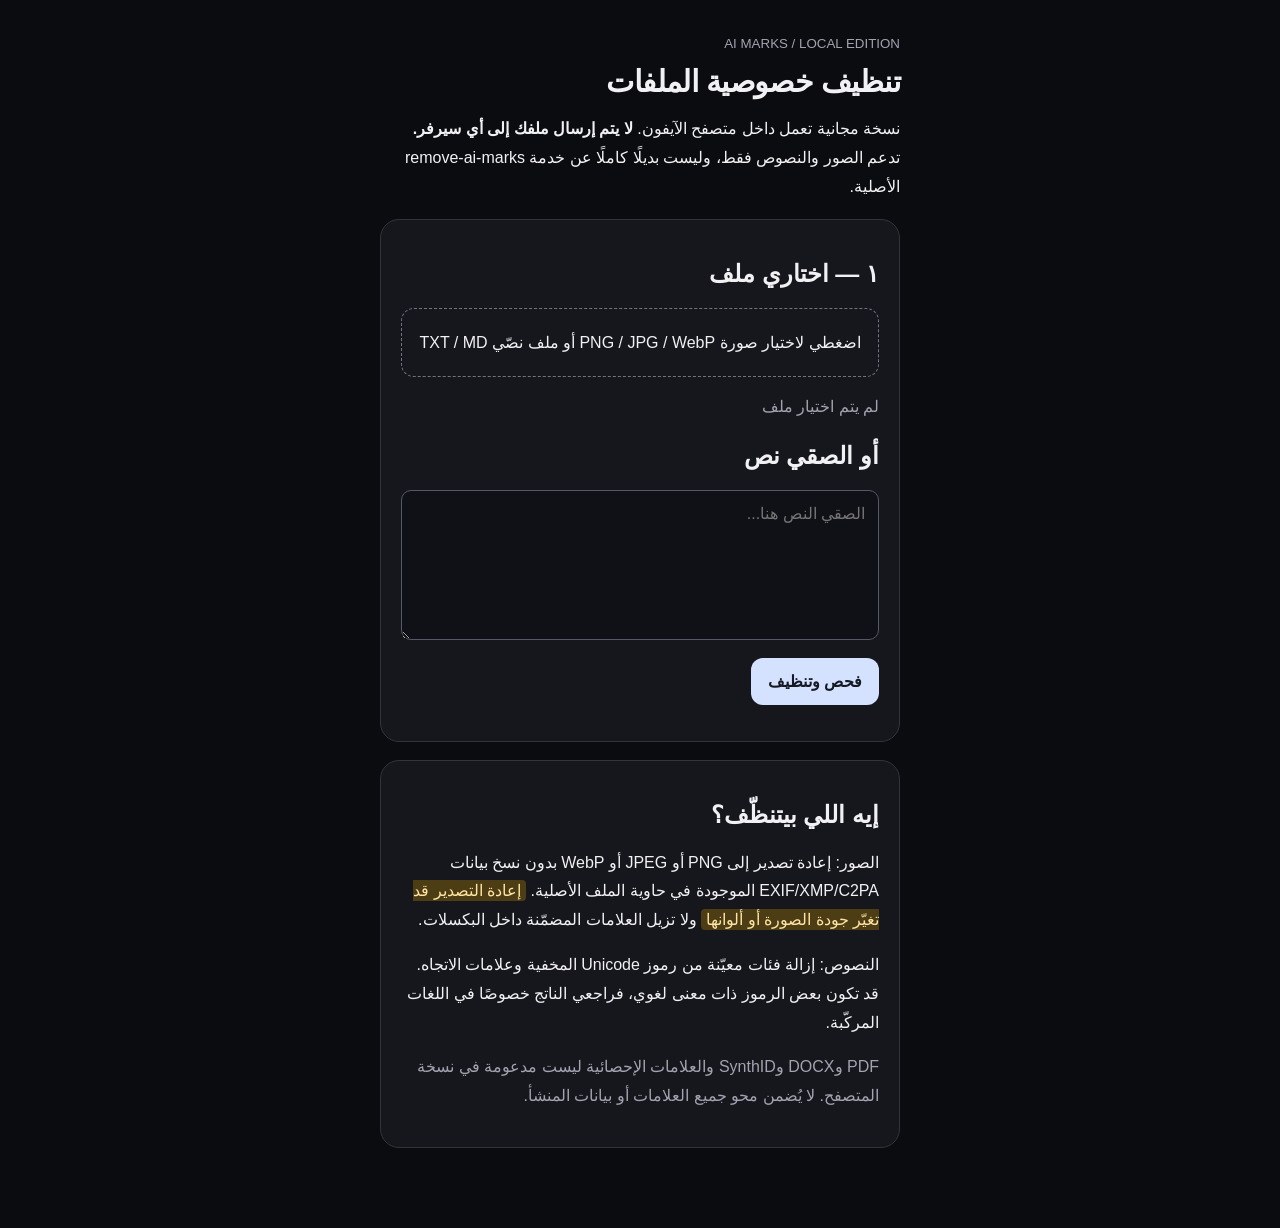
==== index.html @ 4072a710 "Add private client-side mobile image and text cleaning UI" ====
<!doctype html>
<html lang="ar" dir="rtl">
<head>
<meta charset="utf-8"><meta name="viewport" content="width=device-width,initial-scale=1,viewport-fit=cover">
<title>AI Marks — Private Cleaner</title>
<style>
:root{color-scheme:dark;font-family:-apple-system,BlinkMacSystemFont,"Segoe UI",sans-serif}
*{box-sizing:border-box}body{margin:0;background:#0b0c10;color:#f1f1f3;padding:34px 18px 80px}
main{max-width:520px;margin:auto}small,.muted{color:#a2a2b0}h1{font-size:30px;letter-spacing:-.6px;margin:12px 0}p{line-height:1.8}
.panel{border:1px solid #32343b;background:#16171d;border-radius:19px;padding:20px;margin-top:18px}
.drop{display:block;padding:24px 16px;border:1px dashed #717582;border-radius:13px;text-align:center;cursor:pointer}
input[type=file]{display:none}textarea{width:100%;min-height:150px;resize:vertical;background:#101116;color:white;border:1px solid #555965;border-radius:10px;padding:13px;font:inherit;direction:auto}
button,.action{appearance:none;border:none;border-radius:12px;background:#d5e2ff;color:#151923;padding:14px 17px;font:inherit;font-weight:650;cursor:pointer;display:inline-block;text-decoration:none;margin-top:14px}
button:disabled{opacity:.4;cursor:not-allowed}
.secondary{background:#333640;color:#fff}#download{display:none}#status{white-space:pre-wrap;line-height:1.7;color:#cbd1e3}
mark{background:#4c3d15;color:#ffe4a3;border-radius:4px;padding:2px 5px}
</style></head>
<body><main>
<small>AI MARKS / LOCAL EDITION</small>
<h1>تنظيف خصوصية الملفات</h1>
<p>نسخة مجانية تعمل داخل متصفح الآيفون. <strong>لا يتم إرسال ملفك إلى أي سيرفر.</strong> تدعم الصور والنصوص فقط، وليست بديلًا كاملًا عن خدمة remove-ai-marks الأصلية.</p>
<section class="panel"><h2>١ — اختاري ملف</h2>
<label class="drop" for="file">اضغطي لاختيار صورة PNG / JPG / WebP أو ملف نصّي TXT / MD</label>
<input id="file" type="file" accept="image/png,image/jpeg,image/webp,.txt,.md,text/plain,text/markdown">
<p id="chosen" class="muted">لم يتم اختيار ملف</p>
<h2>أو الصقي نص</h2><textarea id="text" placeholder="الصقي النص هنا..."></textarea>
<button id="process">فحص وتنظيف</button>
<p id="status" role="status" aria-live="polite"></p>
<a id="download" class="action" download>حفظ الملف النظيف</a>
<button id="copy" class="secondary" style="display:none">نسخ النص النظيف</button>
</section>
<section class="panel">
<h2>إيه اللي بيتنظّف؟</h2>
<p>الصور: إعادة تصدير إلى PNG أو JPEG أو WebP بدون نسخ بيانات EXIF/XMP/C2PA الموجودة في حاوية الملف الأصلية. <mark>إعادة التصدير قد تغيّر جودة الصورة أو ألوانها</mark> ولا تزيل العلامات المضمّنة داخل البكسلات.</p>
<p>النصوص: إزالة فئات معيّنة من رموز Unicode المخفية وعلامات الاتجاه. قد تكون بعض الرموز ذات معنى لغوي، فراجعي الناتج خصوصًا في اللغات المركّبة.</p>
<p class="muted">PDF وDOCX وSynthID والعلامات الإحصائية ليست مدعومة في نسخة المتصفح. لا يُضمن محو جميع العلامات أو بيانات المنشأ.</p>
</section>
</main>
<script>
"use strict";
const $=id=>document.getElementById(id);
let currentUrl=null;
let cleanedText=null;
function reset(){
 if(currentUrl){URL.revokeObjectURL(currentUrl);currentUrl=null;}
 $("download").style.display="none";$("copy").style.display="none";$("status").textContent="";
}
$("file").addEventListener("change",()=>{
 reset(); $("chosen").textContent=$("file").files[0]?.name||"لم يتم اختيار ملف";
});
$("text").addEventListener("input",()=>{if($("text").value.trim())$("file").value="";reset()});
const marks=/[\u200B\u200C\u200D\u2060\uFEFF\u202A-\u202E\u2066-\u2069\uFE00-\uFE0F\u{E0000}-\u{E007F}]/gu;
function clean(t){let count=0;const val=t.replace(marks,()=>{count++;return ""});return {val,count}}
function deliver(blob,name){
 currentUrl=URL.createObjectURL(blob);$("download").href=currentUrl;
 $("download").download=name;$("download").style.display="inline-block";
}
async function imageClean(file){
 if(!["image/png","image/jpeg","image/webp"].includes(file.type))throw Error("صيغة الصورة غير مدعومة");
 const image=await createImageBitmap(file);
 if(image.width*image.height>32000000){image.close();throw Error("الصورة كبيرة جدًا للمعالجة على الموبايل")}
 const canvas=document.createElement("canvas");canvas.width=image.width;canvas.height=image.height;
 const ctx=canvas.getContext("2d",{alpha:true});ctx.drawImage(image,0,0);image.close();
 const type=file.type==="image/jpeg"?"image/jpeg":file.type==="image/webp"?"image/webp":"image/png";
 const blob=await new Promise((resolve,reject)=>canvas.toBlob(b=>b?resolve(b):reject(Error("فشل تصدير الصورة")),type,type==="image/png"?undefined:0.95));
 const ext=blob.type==="image/jpeg"?"jpg":blob.type==="image/webp"?"webp":"png";
 deliver(blob,"cleaned-"+file.name.replace(/\.[^.]+$/,"")+"."+ext);
 $("status").textContent="تمت إعادة تصدير الصورة محليًا ("+image.width+"×"+image.height+").\nتم فصل بيانات الملف الأصلية عند إنشاء الصورة الجديدة. العلامات داخل البكسلات لا يمكن تأكيد إزالتها.";
}
$("process").addEventListener("click",async()=>{
 reset();$("process").disabled=true;
 try{
 const file=$("file").files[0];
 if(file){
 if(file.size>25000000)throw Error("الحد الأقصى للملف 25 ميجابايت");
 if(file.type.startsWith("image/"))await imageClean(file);
 else if(/\.(txt|md)$/i.test(file.name)||file.type==="text/plain"){
 const raw=await file.text();const {val,count}=clean(raw); cleanedText=val;
 const ext=file.name.toLowerCase().endsWith(".md")?".md":".txt";
 deliver(new Blob([val],{type:"text/plain;charset=utf-8"}),"cleaned-"+file.name.replace(/\.[^.]+$/,"")+ext);
 $("status").textContent="تم إزالة "+count+" رمزًا مخفيًا. راجعي النص بعد التنظيف.";
 $("copy").style.display="inline-block";
 }else throw Error("صيغة الملف غير مدعومة في نسخة المتصفح");
 }else if($("text").value){
 const {val,count}=clean($("text").value);cleanedText=val;
 deliver(new Blob([val],{type:"text/plain;charset=utf-8"}),"cleaned-text.txt");
 $("status").textContent="تم إزالة "+count+" رمزًا مخفيًا. راجعي النص بعد التنظيف.";
 $("copy").style.display="inline-block";
 }else throw Error("اختاري ملف أو اكتبي نصًا أولًا");
 }catch(e){$("status").textContent="لم يكتمل التنظيف: "+e.message}
 finally{$("process").disabled=false}
});
$("copy").addEventListener("click",async()=>{
 if(cleanedText===null)return;
 try{await navigator.clipboard.writeText(cleanedText);$("status").textContent+="\nاتنسخ النص."}
 catch{$("status").textContent+="\nالنسخ غير متاح، احفظي ملف النص."}
});
</script></body></html>
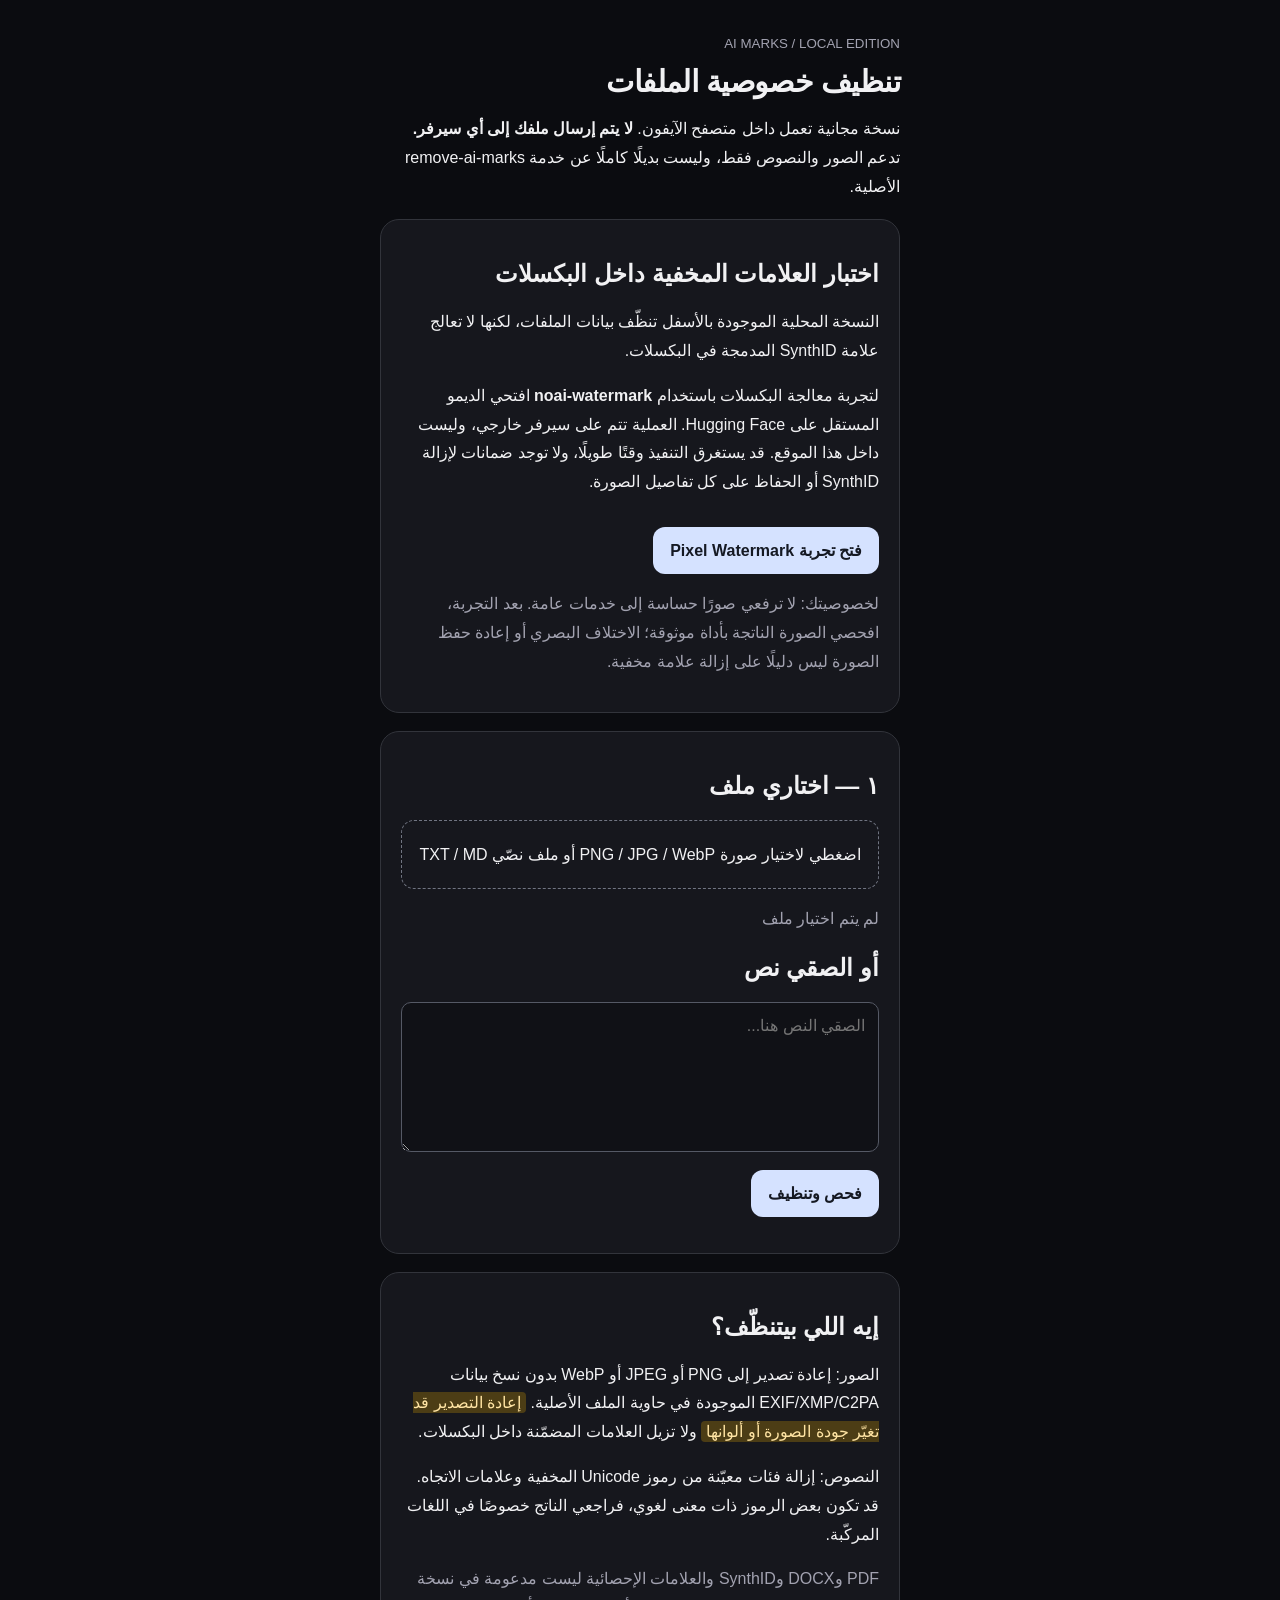
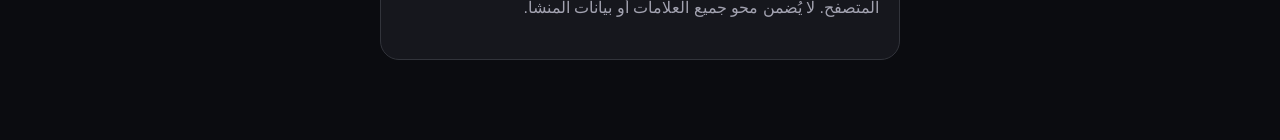
==== commit 6b47f93f: "Add transparent external pixel-watermark demo route for mobile users" ====
--- a/index.html
+++ b/index.html
@@ -19,6 +19,13 @@
 <small>AI MARKS / LOCAL EDITION</small>
 <h1>تنظيف خصوصية الملفات</h1>
 <p>نسخة مجانية تعمل داخل متصفح الآيفون. <strong>لا يتم إرسال ملفك إلى أي سيرفر.</strong> تدعم الصور والنصوص فقط، وليست بديلًا كاملًا عن خدمة remove-ai-marks الأصلية.</p>
+<section class="panel">
+<h2>اختبار العلامات المخفية داخل البكسلات</h2>
+<p>النسخة المحلية الموجودة بالأسفل تنظّف بيانات الملفات، لكنها لا تعالج علامة SynthID المدمجة في البكسلات.</p>
+<p>لتجربة معالجة البكسلات باستخدام <strong>noai-watermark</strong> افتحي الديمو المستقل على Hugging Face. العملية تتم على سيرفر خارجي، وليست داخل هذا الموقع. قد يستغرق التنفيذ وقتًا طويلًا، ولا توجد ضمانات لإزالة SynthID أو الحفاظ على كل تفاصيل الصورة.</p>
+<a class="action" href="https://huggingface.co/spaces/mertizci/noai-watermark" target="_blank" rel="noopener noreferrer">فتح تجربة Pixel Watermark</a>
+<p class="muted">لخصوصيتك: لا ترفعي صورًا حساسة إلى خدمات عامة. بعد التجربة، افحصي الصورة الناتجة بأداة موثوقة؛ الاختلاف البصري أو إعادة حفظ الصورة ليس دليلًا على إزالة علامة مخفية.</p>
+</section>
 <section class="panel"><h2>١ — اختاري ملف</h2>
 <label class="drop" for="file">اضغطي لاختيار صورة PNG / JPG / WebP أو ملف نصّي TXT / MD</label>
 <input id="file" type="file" accept="image/png,image/jpeg,image/webp,.txt,.md,text/plain,text/markdown">
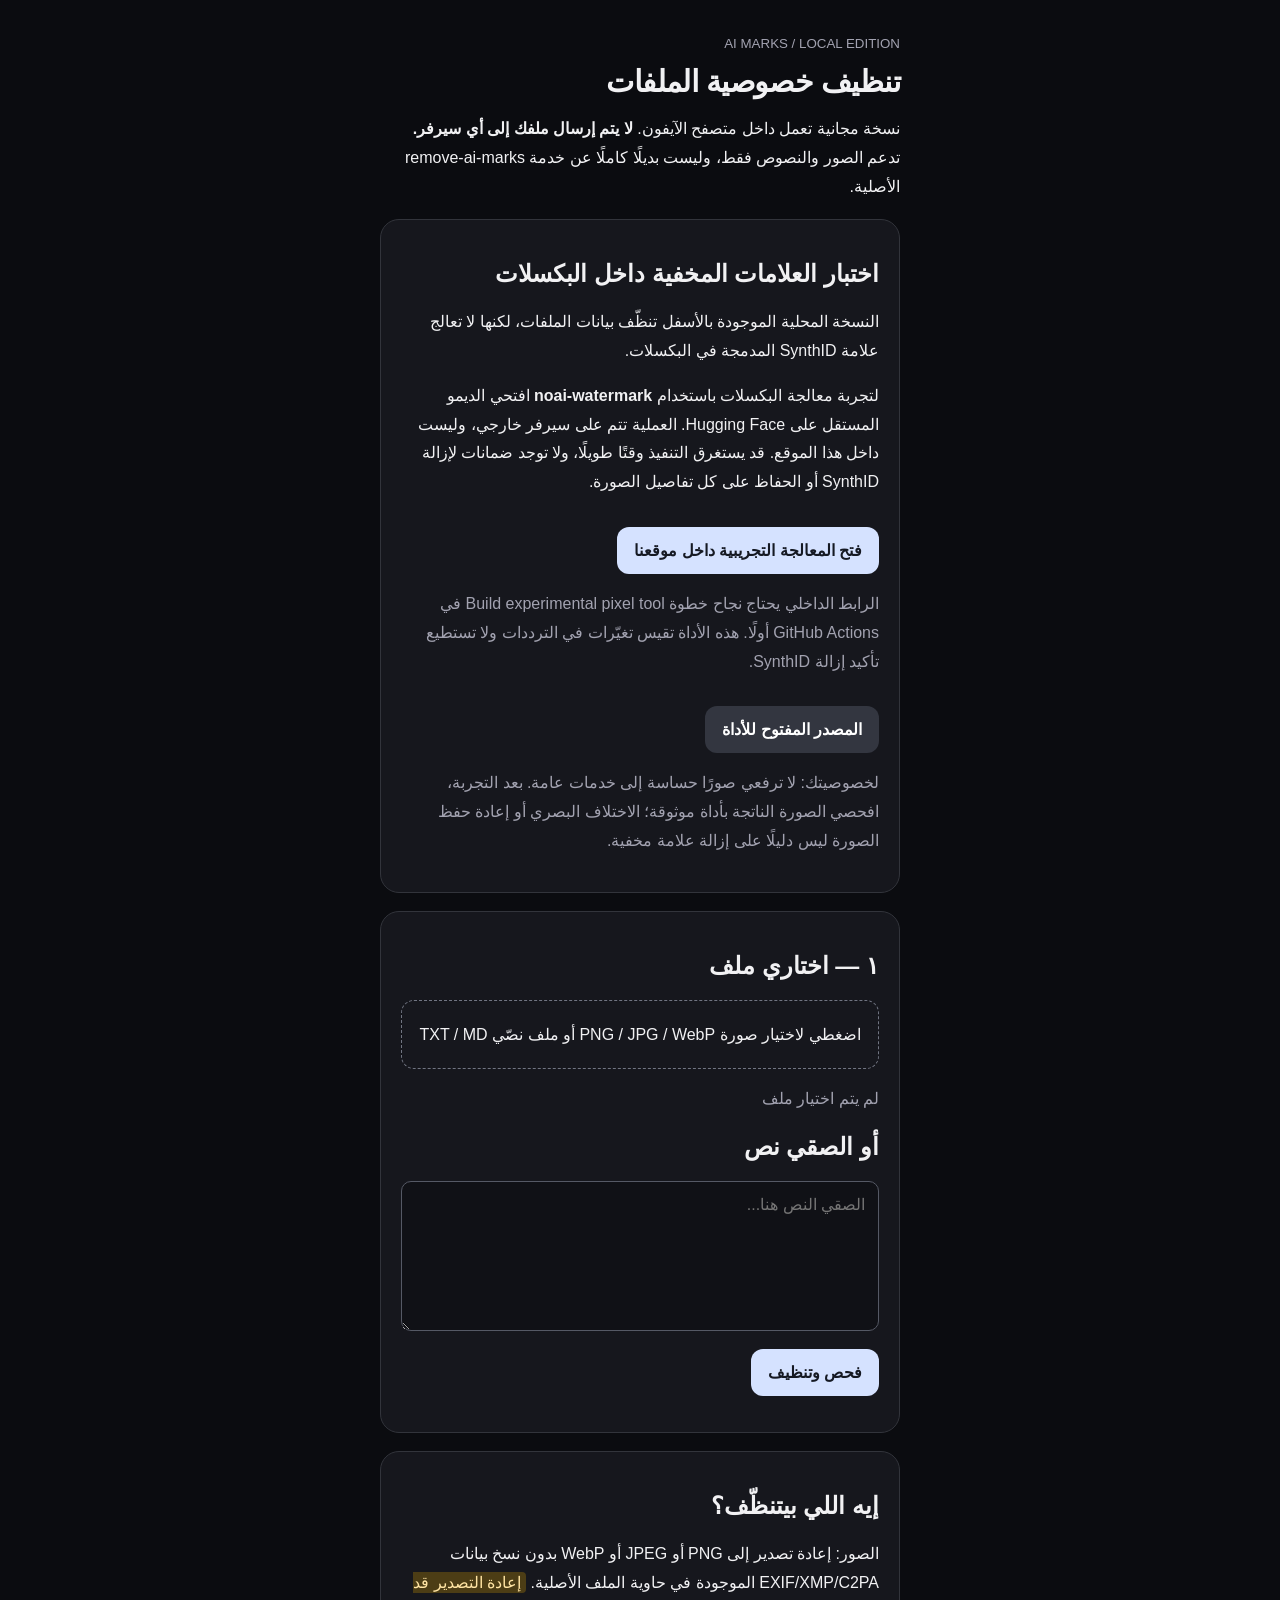
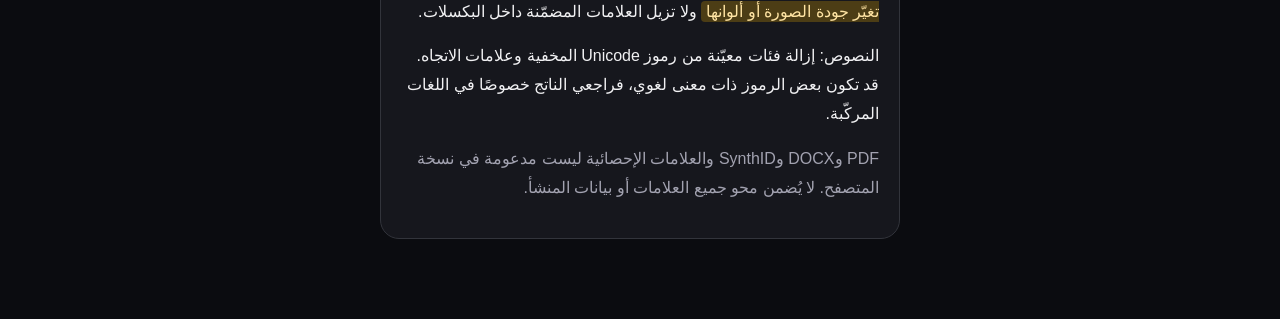
==== commit 7469335d: "Link locally hosted experimental pixel tool and disclose limitations" ====
--- a/index.html
+++ b/index.html
@@ -23,7 +23,9 @@
 <h2>اختبار العلامات المخفية داخل البكسلات</h2>
 <p>النسخة المحلية الموجودة بالأسفل تنظّف بيانات الملفات، لكنها لا تعالج علامة SynthID المدمجة في البكسلات.</p>
 <p>لتجربة معالجة البكسلات باستخدام <strong>noai-watermark</strong> افتحي الديمو المستقل على Hugging Face. العملية تتم على سيرفر خارجي، وليست داخل هذا الموقع. قد يستغرق التنفيذ وقتًا طويلًا، ولا توجد ضمانات لإزالة SynthID أو الحفاظ على كل تفاصيل الصورة.</p>
-<a class="action" href="https://huggingface.co/spaces/mertizci/noai-watermark" target="_blank" rel="noopener noreferrer">فتح تجربة Pixel Watermark</a>
+<a class="action" href="./pixel-tool/">فتح المعالجة التجريبية داخل موقعنا</a>
+<p class="muted">الرابط الداخلي يحتاج نجاح خطوة Build experimental pixel tool في GitHub Actions أولًا. هذه الأداة تقيس تغيّرات في الترددات ولا تستطيع تأكيد إزالة SynthID.</p>
+<a class="action secondary" href="https://github.com/Alex-Prakash/SynthIDRemover" target="_blank" rel="noopener noreferrer">المصدر المفتوح للأداة</a>
 <p class="muted">لخصوصيتك: لا ترفعي صورًا حساسة إلى خدمات عامة. بعد التجربة، افحصي الصورة الناتجة بأداة موثوقة؛ الاختلاف البصري أو إعادة حفظ الصورة ليس دليلًا على إزالة علامة مخفية.</p>
 </section>
 <section class="panel"><h2>١ — اختاري ملف</h2>
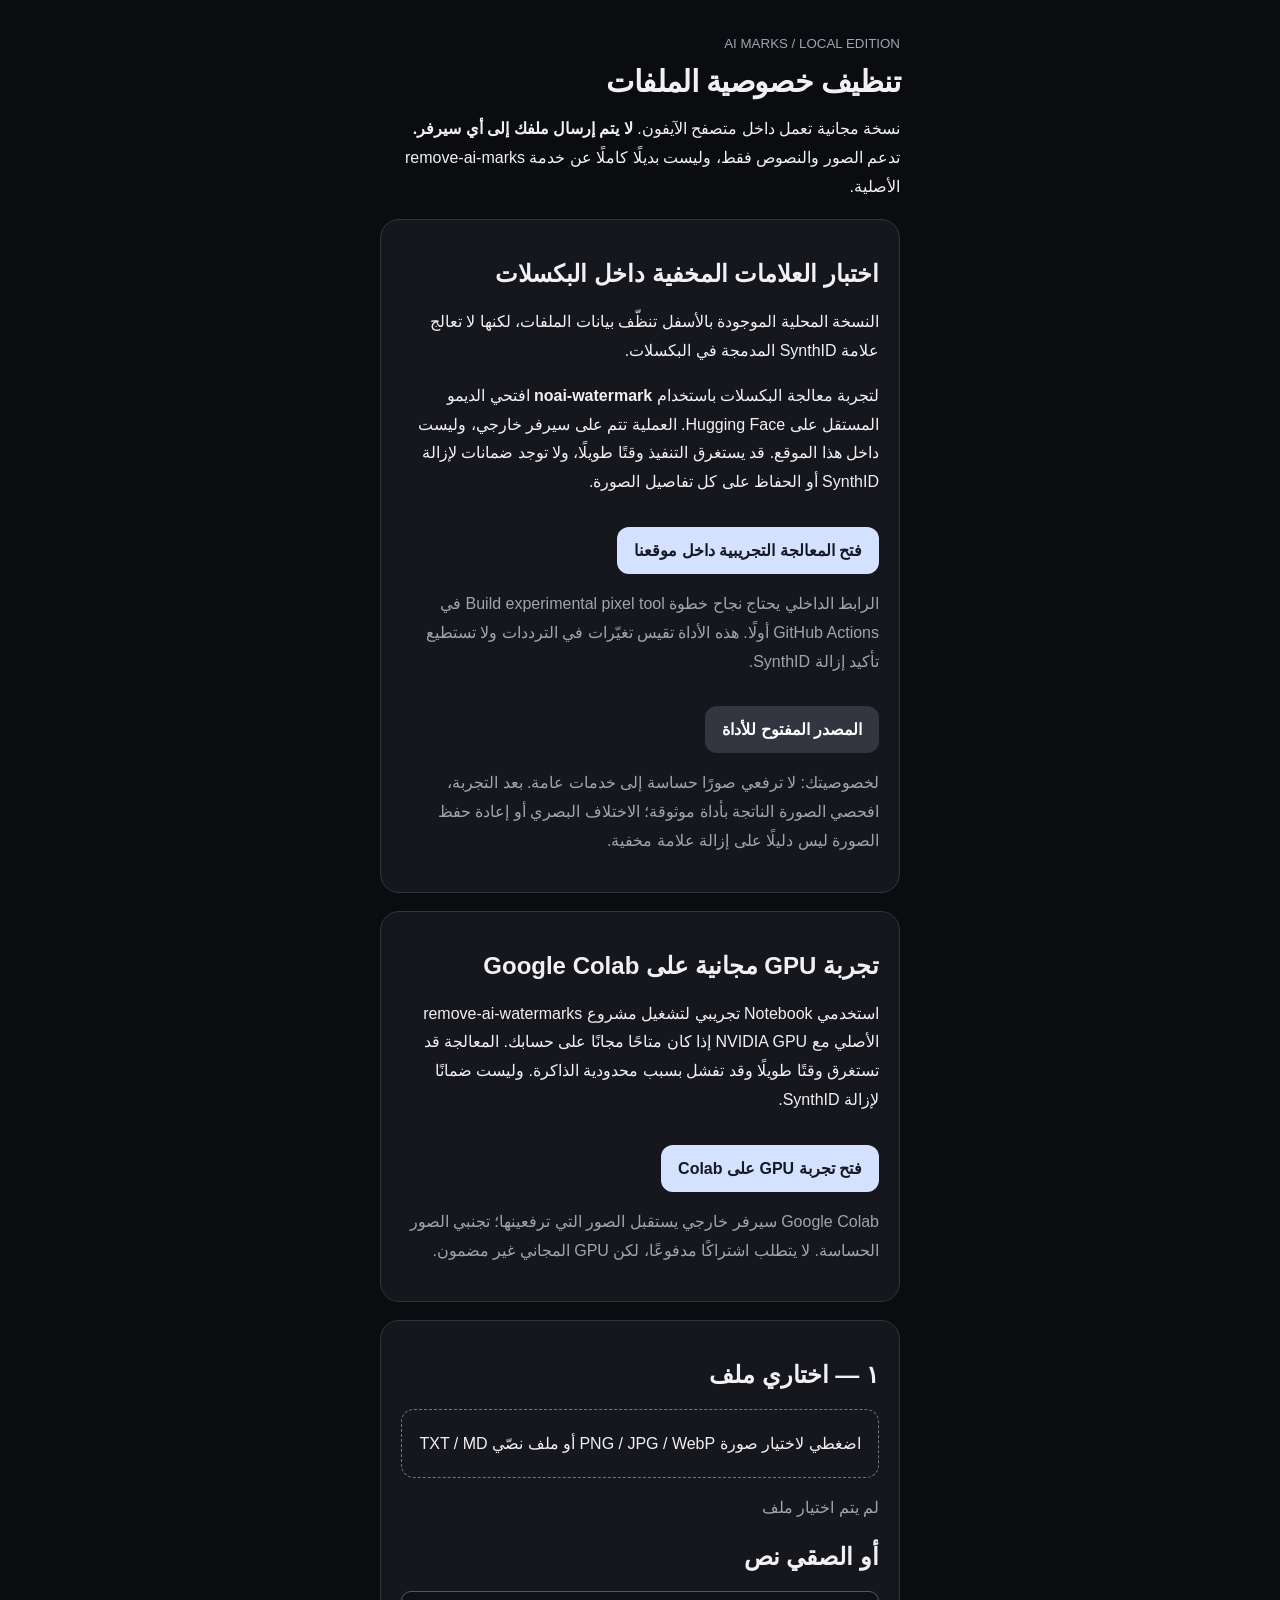
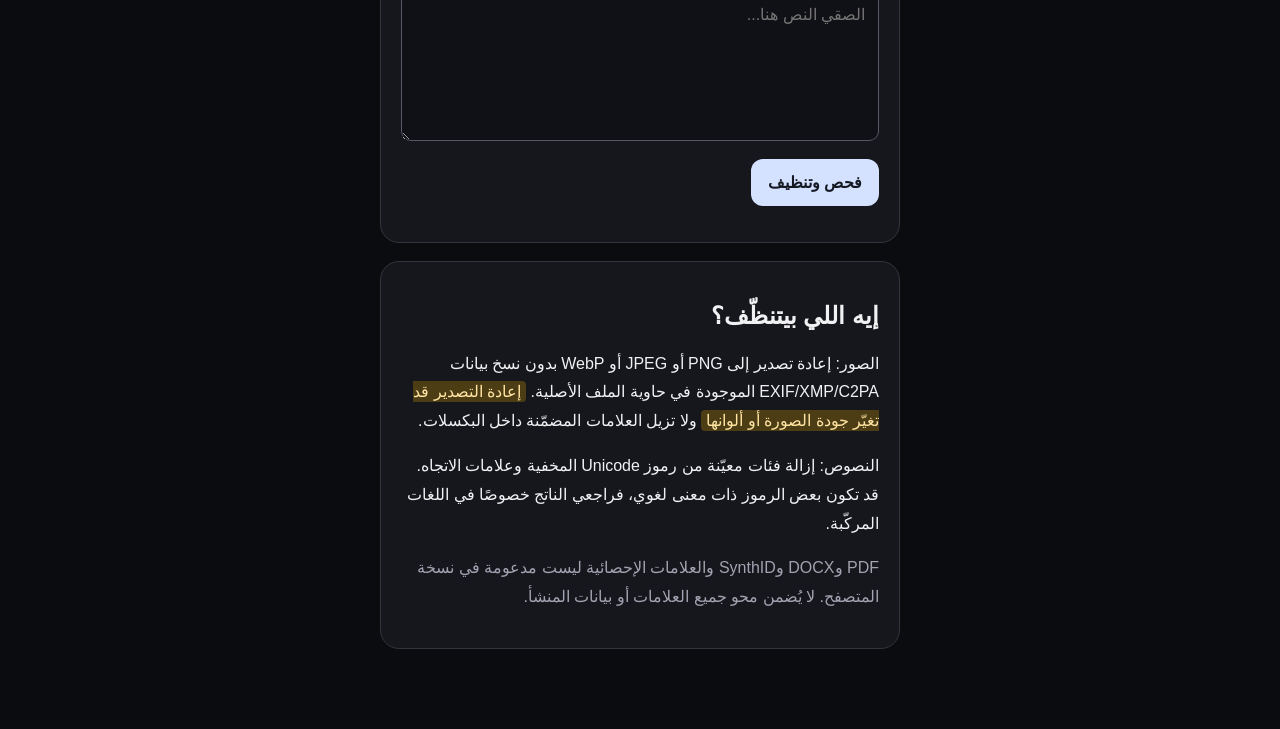
==== commit 68f668bf: "Link optional free-tier Colab GPU experiment from mobile site" ====
--- a/index.html
+++ b/index.html
@@ -27,6 +27,12 @@
 <p class="muted">الرابط الداخلي يحتاج نجاح خطوة Build experimental pixel tool في GitHub Actions أولًا. هذه الأداة تقيس تغيّرات في الترددات ولا تستطيع تأكيد إزالة SynthID.</p>
 <a class="action secondary" href="https://github.com/Alex-Prakash/SynthIDRemover" target="_blank" rel="noopener noreferrer">المصدر المفتوح للأداة</a>
 <p class="muted">لخصوصيتك: لا ترفعي صورًا حساسة إلى خدمات عامة. بعد التجربة، افحصي الصورة الناتجة بأداة موثوقة؛ الاختلاف البصري أو إعادة حفظ الصورة ليس دليلًا على إزالة علامة مخفية.</p>
+</section>
+<section class="panel">
+<h2>تجربة GPU مجانية على Google Colab</h2>
+<p>استخدمي Notebook تجريبي لتشغيل مشروع remove-ai-watermarks الأصلي مع NVIDIA GPU إذا كان متاحًا مجانًا على حسابك. المعالجة قد تستغرق وقتًا طويلًا وقد تفشل بسبب محدودية الذاكرة. وليست ضمانًا لإزالة SynthID.</p>
+<a class="action" href="https://colab.research.google.com/github/nurhannetarek13-design/ai-marks-remover/blob/main/colab/AI_Marks_GPU_Experimental.ipynb" target="_blank" rel="noopener noreferrer">فتح تجربة GPU على Colab</a>
+<p class="muted">Google Colab سيرفر خارجي يستقبل الصور التي ترفعينها؛ تجنبي الصور الحساسة. لا يتطلب اشتراكًا مدفوعًا، لكن GPU المجاني غير مضمون.</p>
 </section>
 <section class="panel"><h2>١ — اختاري ملف</h2>
 <label class="drop" for="file">اضغطي لاختيار صورة PNG / JPG / WebP أو ملف نصّي TXT / MD</label>
